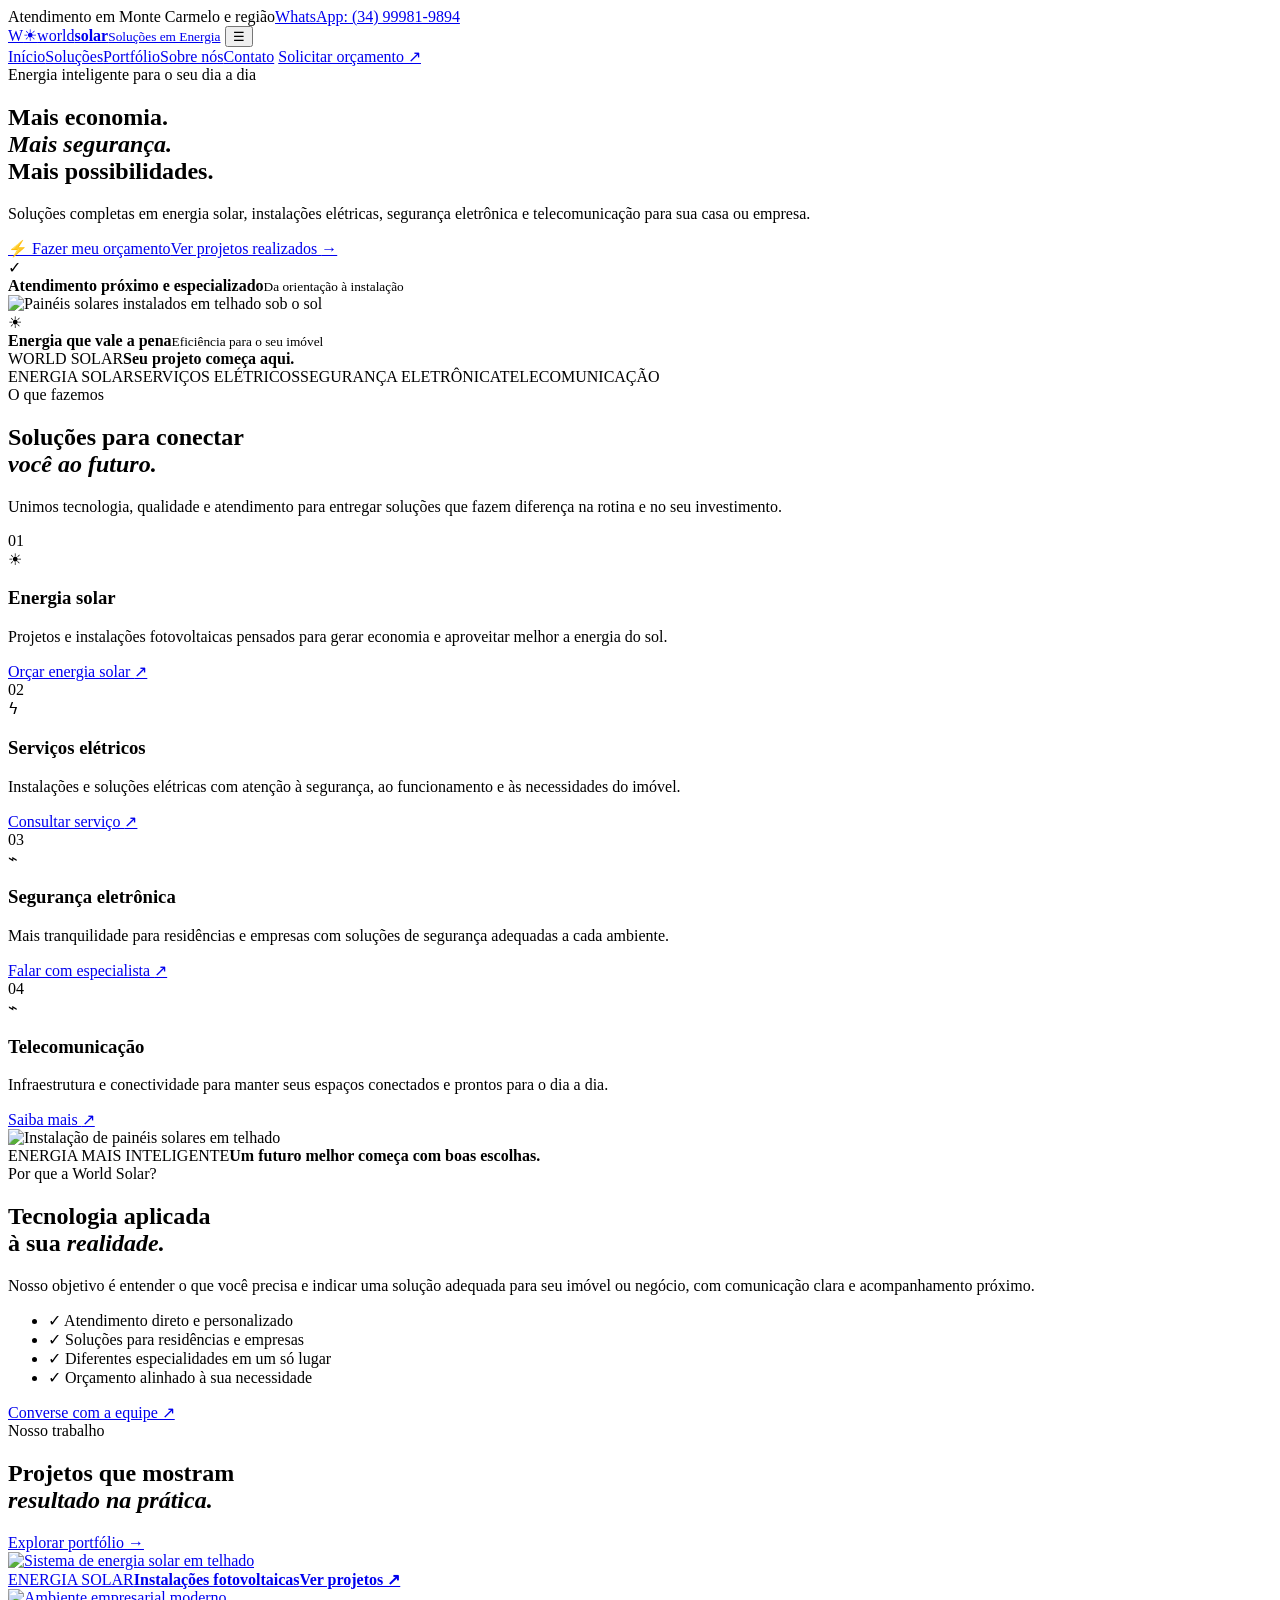
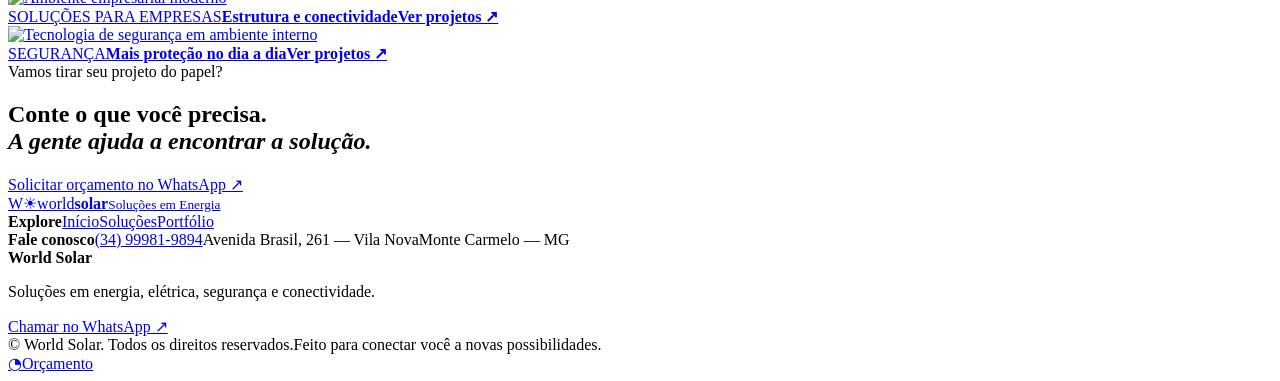
==== index.html @ b82ab85e "Add files via upload" ====
<!doctype html>
<html lang="pt-BR">
<head>
  <meta charset="utf-8">
  <meta name="viewport" content="width=device-width, initial-scale=1">
  <title>World Solar | Energia Solar, Elétrica e Segurança em Monte Carmelo</title>
  <meta name="description" content="A World Solar oferece soluções em energia solar, serviços elétricos, segurança eletrônica e telecomunicação em Monte Carmelo e região. Solicite seu orçamento pelo WhatsApp.">
  <meta name="robots" content="index,follow">
  <meta name="theme-color" content="#082b62">
  <link rel="canonical" href="https://www.seudominio.com.br/">
  <link rel="icon" href="assets/favicon.svg" type="image/svg+xml">
  <link rel="preconnect" href="https://images.unsplash.com">
  <link rel="stylesheet" href="assets/styles.css">
  <script type="application/ld+json">
  {
    "@context":"https://schema.org",
    "@type":"LocalBusiness",
    "name":"World Solar",
    "description":"Energia solar, serviços elétricos, segurança eletrônica e telecomunicação.",
    "telephone":"+55-34-99981-9894",
    "address":{"@type":"PostalAddress","streetAddress":"Avenida Brasil, 261 - Vila Nova","addressLocality":"Monte Carmelo","addressRegion":"MG","postalCode":"38500-000","addressCountry":"BR"},
    "areaServed":["Monte Carmelo","Coromandel","Patrocínio","Minas Gerais"],
    "url":"https://www.seudominio.com.br/"
  }
  </script>
</head>
<body>
  <div class="topbar"><div class="container topbar-inner"><span>Atendimento em Monte Carmelo e região</span><a href="https://wa.me/5534999819894" target="_blank" rel="noopener">WhatsApp: (34) 99981-9894</a></div></div>
  <header class="header">
    <div class="container nav-wrap">
      <a class="brand" href="index.html" aria-label="World Solar página inicial"><span class="brand-mark">W<span>☀</span></span><span class="brand-text">world<strong>solar</strong><small>Soluções em Energia</small></span></a>
      <button class="menu-toggle" aria-label="Abrir menu" aria-expanded="false">☰</button>
      <nav class="nav" aria-label="Navegação principal">
        <a class="active" href="index.html">Início</a><a href="#solucoes">Soluções</a><a href="portfolio.html">Portfólio</a><a href="#sobre">Sobre nós</a><a href="#contato">Contato</a>
        <a class="btn btn-small btn-primary nav-cta" href="https://wa.me/5534999819894?text=Olá%2C%20quero%20solicitar%20um%20orçamento%20com%20a%20World%20Solar." target="_blank" rel="noopener">Solicitar orçamento ↗</a>
      </nav>
    </div>
  </header>
  <main>
    <section class="hero">
      <div class="hero-bg"></div>
      <div class="container hero-grid">
        <div class="hero-copy">
          <div class="eyebrow"><span></span> Energia inteligente para o seu dia a dia</div>
          <h1>Mais economia.<br><em>Mais segurança.</em><br>Mais possibilidades.</h1>
          <p>Soluções completas em energia solar, instalações elétricas, segurança eletrônica e telecomunicação para sua casa ou empresa.</p>
          <div class="hero-actions"><a class="btn btn-primary" href="https://wa.me/5534999819894?text=Olá%2C%20quero%20fazer%20um%20orçamento." target="_blank" rel="noopener">⚡ Fazer meu orçamento</a><a class="btn btn-outline" href="portfolio.html">Ver projetos realizados <span>→</span></a></div>
          <div class="trust-row"><div class="trust-icon">✓</div><div><strong>Atendimento próximo e especializado</strong><small>Da orientação à instalação</small></div></div>
        </div>
        <div class="hero-visual">
          <img class="hero-image" src="https://images.unsplash.com/photo-1509391366360-2e959784a276?auto=format&fit=crop&w=1200&q=85" alt="Painéis solares instalados em telhado sob o sol" fetchpriority="high">
          <div class="floating-card"><span class="sun-icon">☀</span><div><strong>Energia que vale a pena</strong><small>Eficiência para o seu imóvel</small></div></div>
          <div class="visual-tag"><span>WORLD SOLAR</span><strong>Seu projeto começa aqui.</strong></div>
        </div>
      </div>
      <div class="hero-bottom container"><span>ENERGIA SOLAR</span><i></i><span>SERVIÇOS ELÉTRICOS</span><i></i><span>SEGURANÇA ELETRÔNICA</span><i></i><span>TELECOMUNICAÇÃO</span></div>
    </section>
    <section class="section services" id="solucoes">
      <div class="container">
        <div class="section-heading"><div><div class="eyebrow">O que fazemos</div><h2>Soluções para conectar<br><em>você ao futuro.</em></h2></div><p>Unimos tecnologia, qualidade e atendimento para entregar soluções que fazem diferença na rotina e no seu investimento.</p></div>
        <div class="service-grid">
          <article class="service-card"><div class="service-number">01</div><div class="service-icon">☀</div><h3>Energia solar</h3><p>Projetos e instalações fotovoltaicas pensados para gerar economia e aproveitar melhor a energia do sol.</p><a href="https://wa.me/5534999819894?text=Olá%2C%20quero%20um%20orçamento%20de%20energia%20solar." target="_blank" rel="noopener">Orçar energia solar <span>↗</span></a></article>
          <article class="service-card"><div class="service-number">02</div><div class="service-icon">ϟ</div><h3>Serviços elétricos</h3><p>Instalações e soluções elétricas com atenção à segurança, ao funcionamento e às necessidades do imóvel.</p><a href="https://wa.me/5534999819894?text=Olá%2C%20preciso%20de%20serviços%20elétricos." target="_blank" rel="noopener">Consultar serviço <span>↗</span></a></article>
          <article class="service-card"><div class="service-number">03</div><div class="service-icon">⌁</div><h3>Segurança eletrônica</h3><p>Mais tranquilidade para residências e empresas com soluções de segurança adequadas a cada ambiente.</p><a href="https://wa.me/5534999819894?text=Olá%2C%20quero%20consultar%20soluções%20de%20segurança%20eletrônica." target="_blank" rel="noopener">Falar com especialista <span>↗</span></a></article>
          <article class="service-card"><div class="service-number">04</div><div class="service-icon">⌁</div><h3>Telecomunicação</h3><p>Infraestrutura e conectividade para manter seus espaços conectados e prontos para o dia a dia.</p><a href="https://wa.me/5534999819894?text=Olá%2C%20quero%20informações%20sobre%20telecomunicação." target="_blank" rel="noopener">Saiba mais <span>↗</span></a></article>
        </div>
      </div>
    </section>
    <section class="feature-section" id="sobre">
      <div class="container feature-grid">
        <div class="feature-image-wrap"><img src="https://images.unsplash.com/photo-1497435334941-8c899ee9e8e9?auto=format&fit=crop&w=1000&q=85" alt="Instalação de painéis solares em telhado" loading="lazy"><div class="image-caption"><span>ENERGIA MAIS INTELIGENTE</span><strong>Um futuro melhor começa com boas escolhas.</strong></div></div>
        <div class="feature-copy"><div class="eyebrow">Por que a World Solar?</div><h2>Tecnologia aplicada<br>à sua <em>realidade.</em></h2><p>Nosso objetivo é entender o que você precisa e indicar uma solução adequada para seu imóvel ou negócio, com comunicação clara e acompanhamento próximo.</p><ul class="check-list"><li><span>✓</span> Atendimento direto e personalizado</li><li><span>✓</span> Soluções para residências e empresas</li><li><span>✓</span> Diferentes especialidades em um só lugar</li><li><span>✓</span> Orçamento alinhado à sua necessidade</li></ul><a class="btn btn-primary" href="https://wa.me/5534999819894?text=Olá%2C%20gostaria%20de%20conhecer%20as%20soluções%20da%20World%20Solar." target="_blank" rel="noopener">Converse com a equipe ↗</a></div>
      </div>
    </section>
    <section class="portfolio-preview section">
      <div class="container"><div class="section-heading"><div><div class="eyebrow">Nosso trabalho</div><h2>Projetos que mostram<br><em>resultado na prática.</em></h2></div><a class="text-link" href="portfolio.html">Explorar portfólio <span>→</span></a></div>
        <div class="project-grid">
          <a class="project-card" href="portfolio.html"><img src="https://images.unsplash.com/photo-1508514340136-4c7c0b6b7b1b?auto=format&fit=crop&w=900&q=80" alt="Sistema de energia solar em telhado" loading="lazy"><div class="project-overlay"><span>ENERGIA SOLAR</span><strong>Instalações fotovoltaicas</strong><b>Ver projetos ↗</b></div></a>
          <a class="project-card" href="portfolio.html"><img src="https://images.unsplash.com/photo-1497366754035-f200968a6e72?auto=format&fit=crop&w=900&q=80" alt="Ambiente empresarial moderno" loading="lazy"><div class="project-overlay"><span>SOLUÇÕES PARA EMPRESAS</span><strong>Estrutura e conectividade</strong><b>Ver projetos ↗</b></div></a>
          <a class="project-card" href="portfolio.html"><img src="https://images.unsplash.com/photo-1558002038-1055907df827?auto=format&fit=crop&w=900&q=80" alt="Tecnologia de segurança em ambiente interno" loading="lazy"><div class="project-overlay"><span>SEGURANÇA</span><strong>Mais proteção no dia a dia</strong><b>Ver projetos ↗</b></div></a>
        </div>
      </div>
    </section>
    <section class="cta-band" id="contato"><div class="container cta-inner"><div><div class="eyebrow light">Vamos tirar seu projeto do papel?</div><h2>Conte o que você precisa.<br><em>A gente ajuda a encontrar a solução.</em></h2></div><a class="btn btn-light" href="https://wa.me/5534999819894?text=Olá%2C%20vim%20pelo%20site%20da%20World%20Solar%20e%20quero%20solicitar%20um%20orçamento." target="_blank" rel="noopener">Solicitar orçamento no WhatsApp ↗</a></div></section>
  </main>
  <footer class="footer"><div class="container footer-grid"><a class="brand brand-footer" href="index.html"><span class="brand-mark">W<span>☀</span></span><span class="brand-text">world<strong>solar</strong><small>Soluções em Energia</small></span></a><div><strong>Explore</strong><a href="index.html">Início</a><a href="#solucoes">Soluções</a><a href="portfolio.html">Portfólio</a></div><div><strong>Fale conosco</strong><a href="https://wa.me/5534999819894" target="_blank" rel="noopener">(34) 99981-9894</a><span>Avenida Brasil, 261 — Vila Nova</span><span>Monte Carmelo — MG</span></div><div class="footer-note"><strong>World Solar</strong><p>Soluções em energia, elétrica, segurança e conectividade.</p><a class="footer-wa" href="https://wa.me/5534999819894" target="_blank" rel="noopener">Chamar no WhatsApp ↗</a></div></div><div class="container copyright"><span>© <span id="year"></span> World Solar. Todos os direitos reservados.</span><span>Feito para conectar você a novas possibilidades.</span></div></footer>
  <a class="whatsapp-float" href="https://wa.me/5534999819894?text=Olá%2C%20quero%20um%20orçamento." aria-label="Solicitar orçamento pelo WhatsApp" target="_blank" rel="noopener">◔<span>Orçamento</span></a>
  <script src="assets/script.js" defer></script>
</body></html>
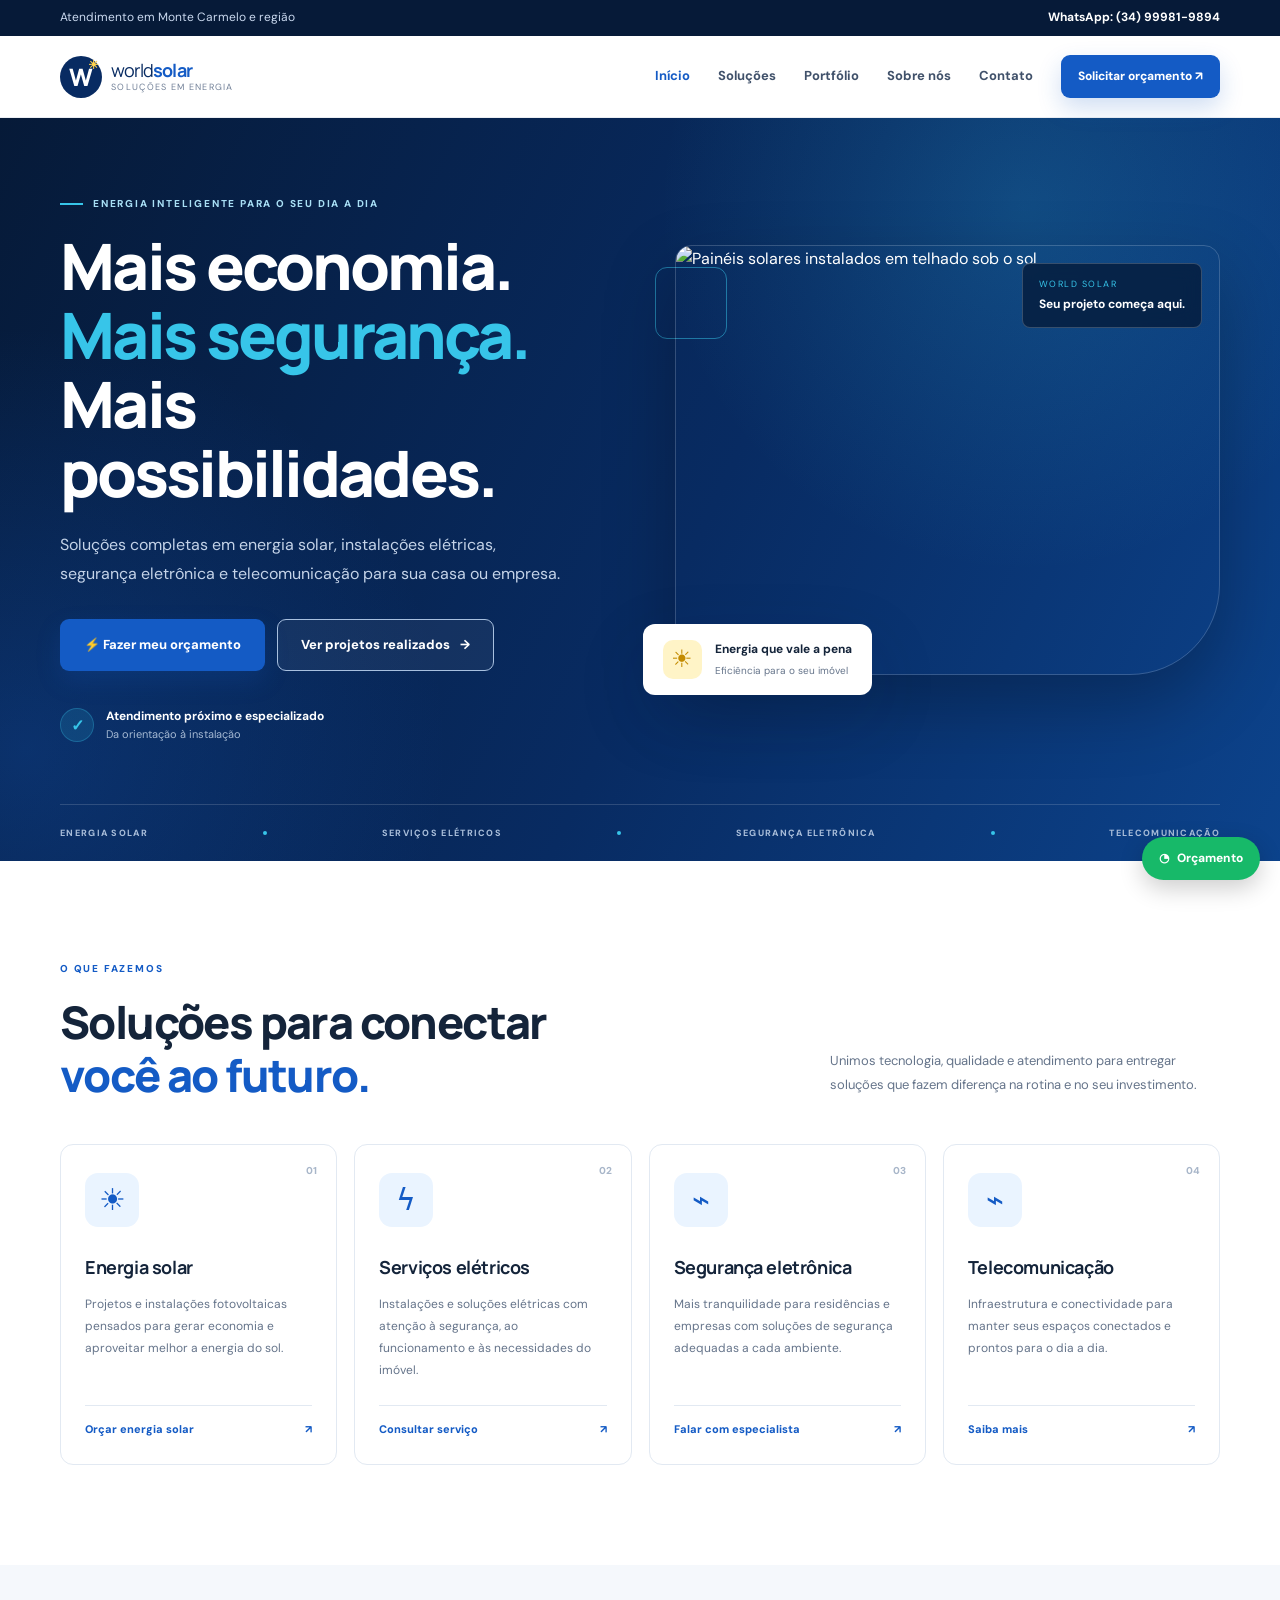
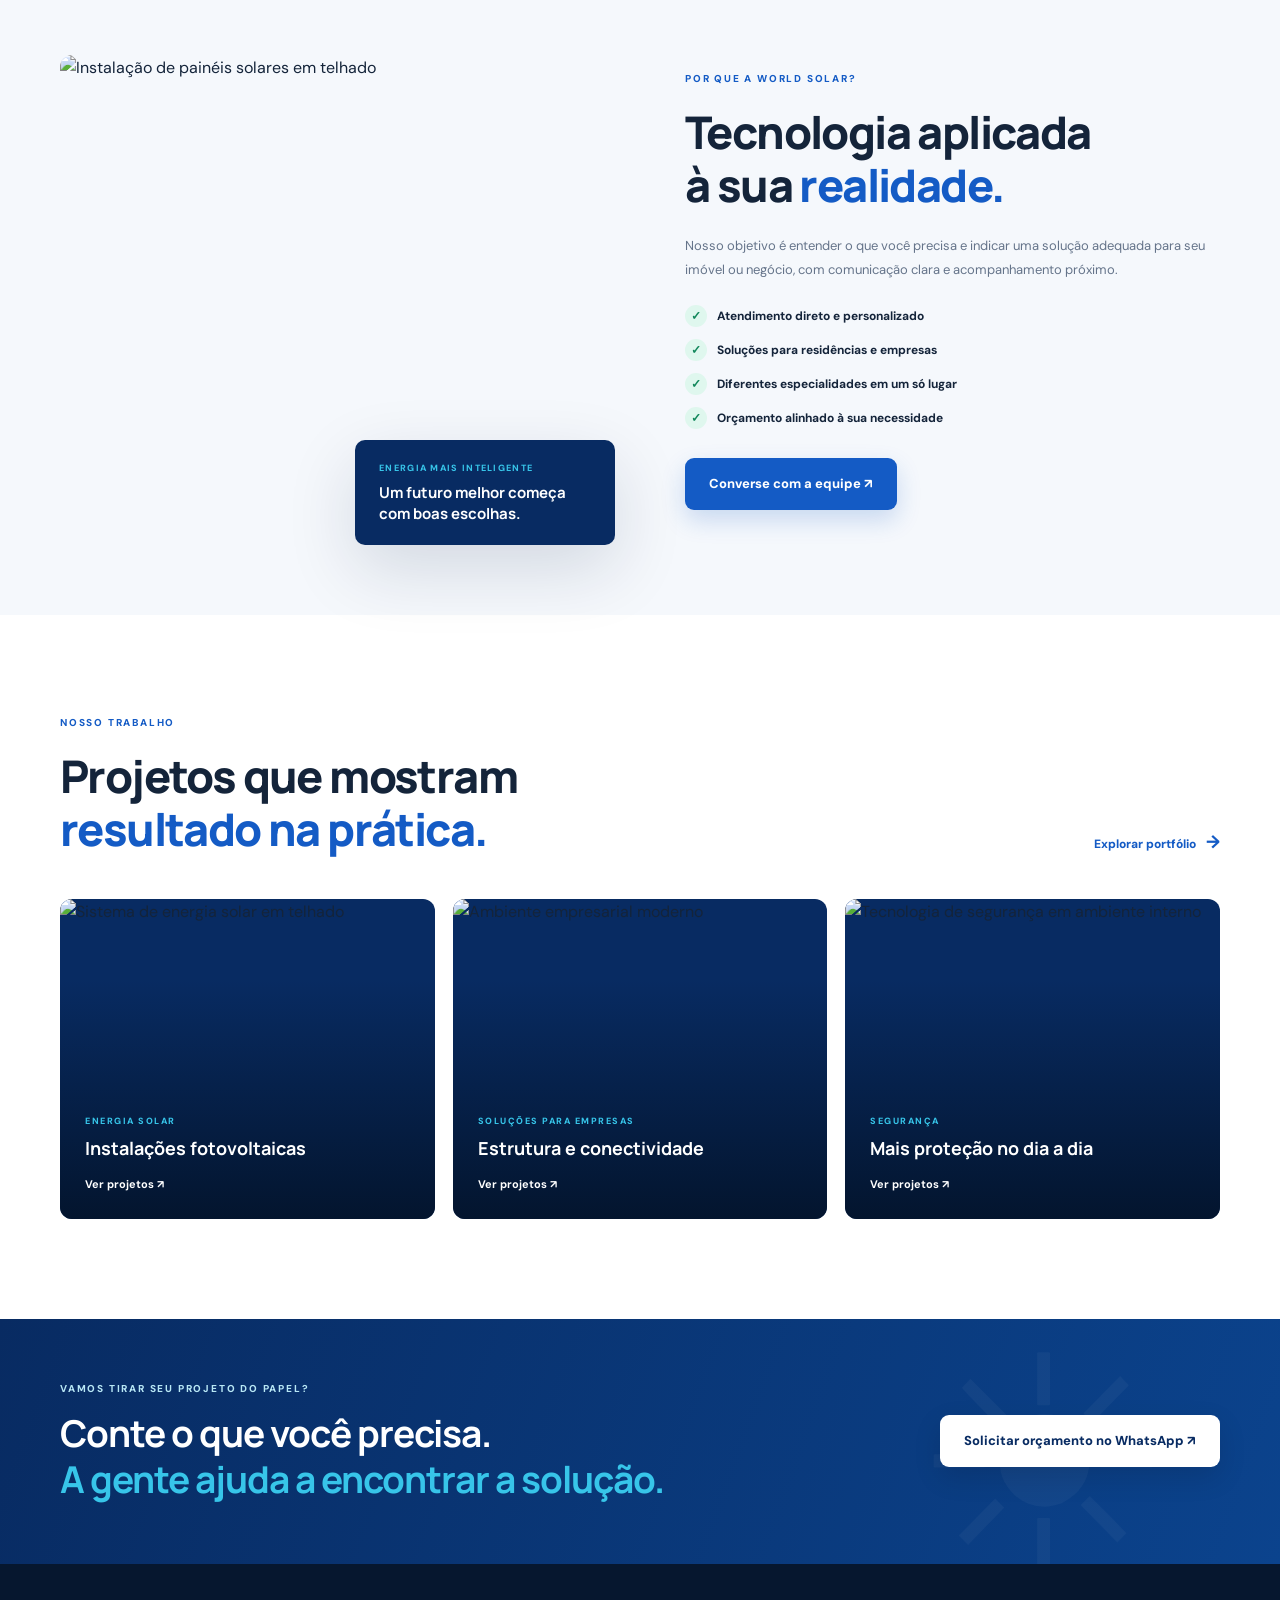
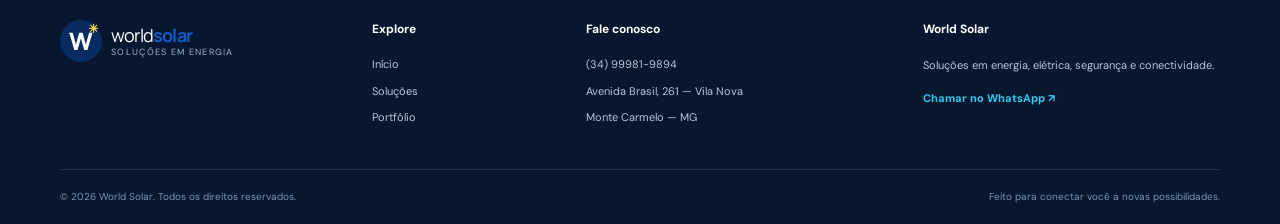
==== commit 21d49c0b: "Add files via upload" ====
--- a/index.html
+++ b/index.html
@@ -7,9 +7,28 @@
   <meta name="description" content="A World Solar oferece soluções em energia solar, serviços elétricos, segurança eletrônica e telecomunicação em Monte Carmelo e região. Solicite seu orçamento pelo WhatsApp.">
   <meta name="robots" content="index,follow">
   <meta name="theme-color" content="#082b62">
+  <meta name="color-scheme" content="light">
+  <meta property="og:locale" content="pt_BR">
+  <meta property="og:type" content="website">
+  <meta property="og:url" content="https://www.seudominio.com.br/">
+  <meta property="og:site_name" content="World Solar">
+  <meta property="og:title" content="World Solar | Energia inteligente para sua casa ou empresa">
+  <meta property="og:description" content="Energia solar, serviços elétricos, segurança eletrônica e telecomunicação em Monte Carmelo e região. Solicite seu orçamento.">
+  <meta property="og:image" content="https://www.seudominio.com.br/assets/worldsolar-share.jpg">
+  <meta property="og:image:width" content="1200">
+  <meta property="og:image:height" content="630">
+  <meta property="og:image:alt" content="World Solar — energia inteligente, mais economia e segurança">
+  <meta name="twitter:card" content="summary_large_image">
+  <meta name="twitter:title" content="World Solar | Energia inteligente para sua casa ou empresa">
+  <meta name="twitter:description" content="Energia solar, serviços elétricos, segurança eletrônica e telecomunicação em Monte Carmelo e região.">
+  <meta name="twitter:image" content="https://www.seudominio.com.br/assets/worldsolar-share.jpg">
   <link rel="canonical" href="https://www.seudominio.com.br/">
   <link rel="icon" href="assets/favicon.svg" type="image/svg+xml">
-  <link rel="preconnect" href="https://images.unsplash.com">
+  <link rel="alternate icon" href="assets/favicon.ico">
+  <link rel="apple-touch-icon" href="assets/apple-touch-icon.png">
+  <link rel="preconnect" href="https://images.unsplash.com" crossorigin>
+  <link rel="preconnect" href="https://fonts.googleapis.com">
+  <link rel="preconnect" href="https://fonts.gstatic.com" crossorigin>
   <link rel="stylesheet" href="assets/styles.css">
   <script type="application/ld+json">
   {
--- a/assets/styles.css
+++ b/assets/styles.css
@@ -0,0 +1,9 @@
+@import url('https://fonts.googleapis.com/css2?family=DM+Sans:wght@400;500;600;700&family=Manrope:wght@400;500;600;700;800&display=swap');
+:root{--navy:#082b62;--navy2:#061b3a;--blue:#145bc5;--cyan:#37c5e9;--yellow:#ffd34e;--ink:#14243a;--muted:#65748a;--paper:#f5f8fc;--white:#fff;--line:#e2e9f2;--shadow:0 24px 70px rgba(4,29,67,.14)}
+*{box-sizing:border-box}html{scroll-behavior:smooth;scroll-padding-top:90px}body{margin:0;font-family:"DM Sans",sans-serif;color:var(--ink);background:#fff;line-height:1.6}a{color:inherit;text-decoration:none}img{display:block;max-width:100%}.container{width:min(1160px,calc(100% - 44px));margin-inline:auto}.topbar{background:#061a38;color:#c9d8ee;font-size:12px}.topbar-inner{display:flex;justify-content:space-between;align-items:center;min-height:36px;gap:16px}.topbar a{color:#fff;font-weight:700}.header{height:82px;background:rgba(255,255,255,.96);border-bottom:1px solid rgba(8,43,98,.08);position:sticky;top:0;z-index:20;backdrop-filter:blur(12px)}.nav-wrap{height:100%;display:flex;align-items:center;justify-content:space-between}.brand{display:flex;align-items:center;gap:9px;color:var(--navy);line-height:1}.brand-mark{display:grid;place-items:center;width:42px;height:42px;border-radius:50%;background:var(--navy);color:#fff;font-family:Manrope,sans-serif;font-weight:800;font-size:24px;position:relative}.brand-mark span{font-size:12px;color:var(--yellow);position:absolute;right:3px;top:3px}.brand-text{font-family:Manrope,sans-serif;font-size:18px;letter-spacing:-.8px}.brand-text strong{color:var(--blue)}.brand-text small{display:block;font-family:"DM Sans",sans-serif;font-size:9px;letter-spacing:1.3px;text-transform:uppercase;color:#728198;margin-top:4px}.nav{display:flex;align-items:center;gap:28px;font-size:13px;font-weight:700;color:#40516a}.nav>a:not(.btn){transition:color .2s}.nav>a:hover,.nav>a.active{color:var(--blue)}.btn{min-height:52px;padding:0 23px;border-radius:9px;display:inline-flex;align-items:center;justify-content:center;gap:10px;font-size:13px;font-weight:800;transition:transform .2s,box-shadow .2s,background .2s;border:1px solid transparent}.btn:hover{transform:translateY(-2px)}.btn-primary{background:var(--blue);color:#fff;box-shadow:0 10px 25px rgba(20,91,197,.2)}.btn-primary:hover{background:#0d4ba8;box-shadow:0 14px 30px rgba(20,91,197,.3)}.btn-small{min-height:43px;padding:0 16px;font-size:12px}.btn-outline{border-color:#a8c0df;color:#fff;background:rgba(255,255,255,.05)}.btn-outline:hover{background:rgba(255,255,255,.13)}.btn-light{background:#fff;color:var(--navy);box-shadow:0 10px 28px rgba(0,0,0,.12)}.menu-toggle{display:none;border:0;background:var(--paper);font-size:24px;border-radius:8px;padding:7px 12px;color:var(--navy)}
+.hero{position:relative;overflow:hidden;background:linear-gradient(115deg,#061a38 0%,#082b62 55%,#0c438c 100%);color:#fff;padding:78px 0 0}.hero-bg{position:absolute;inset:0;background:radial-gradient(circle at 80% 12%,rgba(55,197,233,.18),transparent 30%),radial-gradient(circle at 2% 85%,rgba(20,91,197,.3),transparent 30%);pointer-events:none}.hero-grid{position:relative;display:grid;grid-template-columns:1fr 1.02fr;gap:60px;align-items:center;padding-bottom:60px}.eyebrow{display:flex;align-items:center;gap:10px;text-transform:uppercase;letter-spacing:1.8px;font-size:10px;font-weight:800;color:var(--blue);margin-bottom:19px}.eyebrow span{display:inline-block;width:23px;height:2px;background:var(--cyan)}.hero .eyebrow{color:#a8dff5}.hero h1,.portfolio-hero h1{font-family:Manrope,sans-serif;font-size:clamp(42px,5vw,66px);line-height:1.08;letter-spacing:-2.7px;margin:0 0 24px;font-weight:800}.hero h1 em,.section h2 em,.feature-copy h2 em,.cta-band h2 em,.portfolio-hero h1 em,.gallery-head h2 em{font-style:normal;color:var(--cyan)}.hero-copy>p{font-size:16px;line-height:1.8;color:#c4d3e8;max-width:500px;margin:0 0 30px}.hero-actions{display:flex;gap:12px;flex-wrap:wrap}.trust-row{display:flex;align-items:center;gap:12px;margin-top:36px}.trust-icon{display:grid;place-items:center;width:34px;height:34px;background:rgba(55,197,233,.14);color:var(--cyan);border:1px solid rgba(55,197,233,.28);border-radius:50%;font-weight:900}.trust-row strong,.trust-row small{display:block}.trust-row strong{font-size:12px}.trust-row small{font-size:11px;color:#a5b9d3}.hero-visual{position:relative;padding:0 0 20px 10px}.hero-image{width:100%;height:430px;object-fit:cover;border-radius:16px 16px 90px 16px;box-shadow:0 30px 70px rgba(0,0,0,.25);border:1px solid rgba(255,255,255,.18)}.hero-visual:before{content:"";position:absolute;left:-10px;top:22px;width:70px;height:70px;border:1px solid rgba(55,197,233,.5);border-radius:12px;z-index:0}.hero-image{position:relative;z-index:1}.floating-card{position:absolute;z-index:2;left:-22px;bottom:0;background:#fff;color:var(--ink);padding:16px 20px;border-radius:12px;box-shadow:var(--shadow);display:flex;align-items:center;gap:13px}.sun-icon{width:39px;height:39px;display:grid;place-items:center;border-radius:10px;background:#fff4c7;color:#c38b00;font-size:24px}.floating-card strong,.floating-card small{display:block}.floating-card strong{font-size:12px}.floating-card small{font-size:10px;color:var(--muted);margin-top:3px}.visual-tag{position:absolute;z-index:2;right:18px;top:18px;padding:13px 16px;background:rgba(5,26,57,.78);backdrop-filter:blur(10px);border:1px solid rgba(255,255,255,.2);border-radius:8px}.visual-tag span,.visual-tag strong{display:block}.visual-tag span{font-size:9px;letter-spacing:1.5px;color:var(--cyan)}.visual-tag strong{font-size:12px;margin-top:4px}.hero-bottom{position:relative;border-top:1px solid rgba(255,255,255,.15);display:flex;justify-content:space-between;align-items:center;gap:15px;min-height:57px;color:#a8bdd9;font-size:9px;letter-spacing:1.3px;font-weight:800}.hero-bottom i{width:4px;height:4px;background:var(--cyan);border-radius:50%}
+.section{padding:100px 0}.section-heading{display:flex;align-items:flex-end;justify-content:space-between;gap:35px;margin-bottom:42px}.section h2,.feature-copy h2,.gallery-head h2{font-family:Manrope,sans-serif;font-size:clamp(32px,3.7vw,45px);letter-spacing:-1.6px;line-height:1.18;margin:0;font-weight:800}.section h2 em,.feature-copy h2 em,.gallery-head h2 em{color:var(--blue)}.section-heading>p{max-width:390px;color:var(--muted);font-size:13px;line-height:1.9;margin:0 0 4px}.service-grid{display:grid;grid-template-columns:repeat(4,1fr);gap:17px}.service-card{position:relative;padding:28px 24px 26px;border:1px solid var(--line);border-radius:13px;background:#fff;transition:transform .25s,box-shadow .25s,border-color .25s;overflow:hidden}.service-card:hover{transform:translateY(-7px);box-shadow:var(--shadow);border-color:#bfd5f2}.service-number{position:absolute;right:19px;top:18px;font-size:10px;font-weight:800;color:#a8b6c9}.service-icon{display:grid;place-items:center;width:54px;height:54px;border-radius:13px;background:#eaf4ff;color:var(--blue);font-size:30px;margin-bottom:26px}.service-card h3{font-family:Manrope,sans-serif;font-size:18px;margin:0 0 11px;letter-spacing:-.4px}.service-card p{color:var(--muted);font-size:12px;line-height:1.85;min-height:90px;margin:0 0 22px}.service-card>a{font-size:11px;color:var(--blue);font-weight:800;display:flex;justify-content:space-between;border-top:1px solid var(--line);padding-top:15px}.feature-section{background:var(--paper);padding:90px 0}.feature-grid{display:grid;grid-template-columns:1fr 1fr;gap:90px;align-items:center}.feature-image-wrap{position:relative}.feature-image-wrap>img{width:100%;height:470px;object-fit:cover;border-radius:12px 90px 12px 12px}.image-caption{position:absolute;bottom:-20px;right:-20px;max-width:260px;background:var(--navy);color:#fff;padding:21px 24px;border-radius:10px;box-shadow:var(--shadow)}.image-caption span{display:block;color:var(--cyan);font-size:9px;letter-spacing:1.3px;font-weight:800;margin-bottom:7px}.image-caption strong{font-family:Manrope,sans-serif;font-size:15px;line-height:1.4;display:block}.feature-copy>p{color:var(--muted);font-size:13px;line-height:1.9;margin:22px 0}.check-list{list-style:none;padding:0;margin:0 0 29px;display:grid;gap:12px}.check-list li{display:flex;align-items:center;gap:10px;font-size:12px;font-weight:700}.check-list li span{display:grid;place-items:center;width:22px;height:22px;border-radius:50%;background:#dff7ee;color:#12875b;font-size:12px}.portfolio-preview{padding-top:100px}.text-link{font-size:12px;font-weight:800;color:var(--blue);white-space:nowrap}.text-link span{font-size:18px;margin-left:7px}.project-grid{display:grid;grid-template-columns:repeat(3,1fr);gap:18px}.project-card{position:relative;overflow:hidden;border-radius:12px;min-height:320px;background:var(--navy)}.project-card img{position:absolute;width:100%;height:100%;object-fit:cover;transition:transform .5s}.project-card:hover img{transform:scale(1.06)}.project-card:after{content:"";position:absolute;inset:0;background:linear-gradient(0deg,rgba(3,19,42,.93),rgba(3,19,42,0) 75%)}.project-overlay{position:absolute;z-index:1;bottom:0;left:0;right:0;padding:25px;color:#fff}.project-overlay span,.project-overlay strong,.project-overlay b{display:block}.project-overlay span{font-size:9px;letter-spacing:1.5px;color:var(--cyan);font-weight:800}.project-overlay strong{font-family:Manrope,sans-serif;font-size:18px;margin:6px 0 13px}.project-overlay b{font-size:11px}.cta-band{background:linear-gradient(110deg,#082b62,#0b438d);color:#fff;padding:62px 0;position:relative;overflow:hidden}.cta-band:after{content:"☀";position:absolute;right:8%;top:-90px;font-size:300px;color:rgba(255,255,255,.035);pointer-events:none}.cta-inner{position:relative;z-index:1;display:flex;justify-content:space-between;align-items:center;gap:30px}.eyebrow.light{color:#b8e7f5;margin-bottom:13px}.cta-band h2{font-family:Manrope,sans-serif;font-size:clamp(26px,3vw,37px);line-height:1.25;letter-spacing:-1px;margin:0}.cta-band h2 em{color:var(--cyan)}.footer{background:#06172f;color:#b8c6da;padding:56px 0 0}.footer-grid{display:grid;grid-template-columns:1.1fr .7fr 1.2fr 1.2fr;gap:40px;padding-bottom:42px}.brand-footer{align-self:start;color:#fff}.brand-footer .brand-text small{color:#a1b3cd}.footer-grid>div{display:flex;flex-direction:column;align-items:flex-start;gap:9px;font-size:11px}.footer-grid>div>strong{color:#fff;font-size:12px;margin-bottom:8px}.footer-grid a:not(.brand){transition:color .2s}.footer-grid a:hover{color:var(--cyan)}.footer-grid p{margin:0;line-height:1.8}.footer-wa{font-weight:800;color:var(--cyan);margin-top:5px}.copyright{border-top:1px solid rgba(255,255,255,.12);min-height:55px;display:flex;align-items:center;justify-content:space-between;gap:20px;font-size:10px;color:#7f93b0}.whatsapp-float{position:fixed;z-index:30;right:20px;bottom:20px;display:flex;align-items:center;gap:8px;padding:12px 17px;background:#17b969;color:#fff;border-radius:30px;box-shadow:0 8px 25px rgba(0,0,0,.2);font-weight:800;font-size:12px}.whatsapp-float:first-letter{font-size:19px}
+.portfolio-hero{background:linear-gradient(115deg,#061a38,#082b62 70%,#0c438c);color:#fff;padding:75px 0 80px;position:relative;overflow:hidden}.portfolio-hero:after{content:"";position:absolute;width:430px;height:430px;border-radius:50%;border:1px solid rgba(55,197,233,.22);right:-80px;top:-150px;box-shadow:0 0 0 50px rgba(55,197,233,.035),0 0 0 100px rgba(55,197,233,.025)}.portfolio-hero .container{position:relative;z-index:1}.portfolio-hero h1{font-size:clamp(46px,6vw,72px);margin-bottom:20px}.portfolio-hero p{color:#c3d3e8;max-width:590px;font-size:15px;line-height:1.85;margin:0 0 28px}.portfolio-actions{display:flex;gap:12px;flex-wrap:wrap}.portfolio-gallery{padding-top:78px}.gallery-head{display:flex;align-items:flex-end;justify-content:space-between;gap:30px;margin-bottom:30px}.gallery-head p{font-size:11px;color:var(--muted);max-width:330px;line-height:1.8;margin:0}.filter-bar{display:flex;gap:8px;flex-wrap:wrap;margin-bottom:28px}.filter-btn{border:1px solid var(--line);background:#fff;color:#5b6b81;border-radius:30px;padding:10px 16px;font:700 11px "DM Sans",sans-serif;cursor:pointer;transition:.2s}.filter-btn:hover,.filter-btn.active{background:var(--navy);color:#fff;border-color:var(--navy)}.gallery-grid{display:grid;grid-template-columns:repeat(3,1fr);gap:20px}.gallery-card{border:1px solid var(--line);border-radius:12px;overflow:hidden;background:#fff;transition:transform .25s,box-shadow .25s}.gallery-card:hover{transform:translateY(-5px);box-shadow:var(--shadow)}.gallery-card[hidden]{display:none}.gallery-card img{width:100%;height:230px;object-fit:cover}.gallery-info{padding:20px 21px 22px}.gallery-info>span{font-size:9px;letter-spacing:1.4px;color:var(--blue);font-weight:800}.gallery-info h3{font-family:Manrope,sans-serif;font-size:17px;margin:7px 0}.gallery-info p{font-size:11px;line-height:1.8;color:var(--muted);margin:0}.gallery-disclaimer{margin-top:24px;padding:14px 17px;border-radius:8px;background:#fff7df;color:#765c13;font-size:11px;line-height:1.7}
+@media(max-width:1000px){.nav{gap:16px}.nav-cta{display:none}.hero-grid{gap:35px}.hero-image{height:390px}.service-grid{grid-template-columns:repeat(2,1fr)}.service-card p{min-height:65px}.feature-grid{gap:55px}.footer-grid{grid-template-columns:1fr 1fr;gap:35px}.project-card{min-height:270px}}
+@media(max-width:760px){.container{width:min(100% - 34px,560px)}.topbar-inner{min-height:34px;font-size:10px}.topbar-inner span{max-width:52%}.header{height:70px}.brand-mark{width:38px;height:38px}.brand-text{font-size:17px}.menu-toggle{display:block}.nav{display:none;position:absolute;top:69px;left:0;right:0;background:#fff;padding:15px 22px 22px;border-bottom:1px solid var(--line);box-shadow:0 20px 30px rgba(4,29,67,.12);flex-direction:column;align-items:stretch;gap:0}.nav.open{display:flex}.nav>a:not(.btn){padding:13px 4px;border-bottom:1px solid #edf1f7}.nav .nav-cta{display:flex;margin-top:13px}.hero{padding-top:48px}.hero-grid{grid-template-columns:1fr;gap:36px;padding-bottom:44px}.hero h1{font-size:clamp(42px,11vw,58px);letter-spacing:-2px}.hero-copy>p{font-size:14px}.hero-actions{display:grid;grid-template-columns:1fr}.hero-actions .btn{width:100%}.hero-visual{padding:0 0 15px 5px}.hero-image{height:320px;border-radius:13px 13px 60px 13px}.floating-card{left:-4px;bottom:-3px;padding:12px 14px}.visual-tag{right:10px;top:10px}.hero-bottom{justify-content:center;flex-wrap:wrap;padding:14px 0;gap:8px 12px;font-size:8px}.hero-bottom i{display:none}.section{padding:70px 0}.section-heading{display:block;margin-bottom:30px}.section-heading>p{margin-top:17px}.section h2,.feature-copy h2,.gallery-head h2{font-size:34px}.service-grid{grid-template-columns:1fr;gap:12px}.service-card{padding:24px}.service-icon{margin-bottom:17px}.service-card p{min-height:0}.feature-section{padding:65px 0}.feature-grid{grid-template-columns:1fr;gap:55px}.feature-image-wrap>img{height:330px;border-radius:12px 65px 12px 12px}.image-caption{right:0;bottom:-25px;max-width:230px;padding:16px 18px}.feature-copy>p{font-size:12px}.project-grid{grid-template-columns:1fr;gap:14px}.project-card{min-height:300px}.portfolio-preview{padding-top:70px}.portfolio-preview .section-heading{display:flex;align-items:flex-start;flex-direction:column;gap:15px}.cta-band{padding:48px 0}.cta-inner{display:block}.cta-band h2{font-size:29px;margin-bottom:25px}.cta-inner .btn{width:100%;position:relative}.footer-grid{grid-template-columns:1fr 1fr;gap:30px 18px}.footer-grid>div{font-size:10px}.copyright{padding:15px 0;display:block;line-height:1.8}.copyright span{display:block}.whatsapp-float{right:12px;bottom:12px;padding:11px 15px}.portfolio-hero{padding:55px 0 60px}.portfolio-hero h1{font-size:48px}.portfolio-hero p{font-size:13px}.portfolio-actions{display:grid;grid-template-columns:1fr}.portfolio-actions .btn{width:100%}.portfolio-gallery{padding-top:60px}.gallery-head{display:block}.gallery-head p{margin-top:15px}.filter-bar{gap:6px}.filter-btn{padding:9px 12px;font-size:10px}.gallery-grid{grid-template-columns:1fr;gap:14px}.gallery-card img{height:235px}}
+@media(prefers-reduced-motion:reduce){html{scroll-behavior:auto}*,*:before,*:after{transition:none!important;animation:none!important}}
